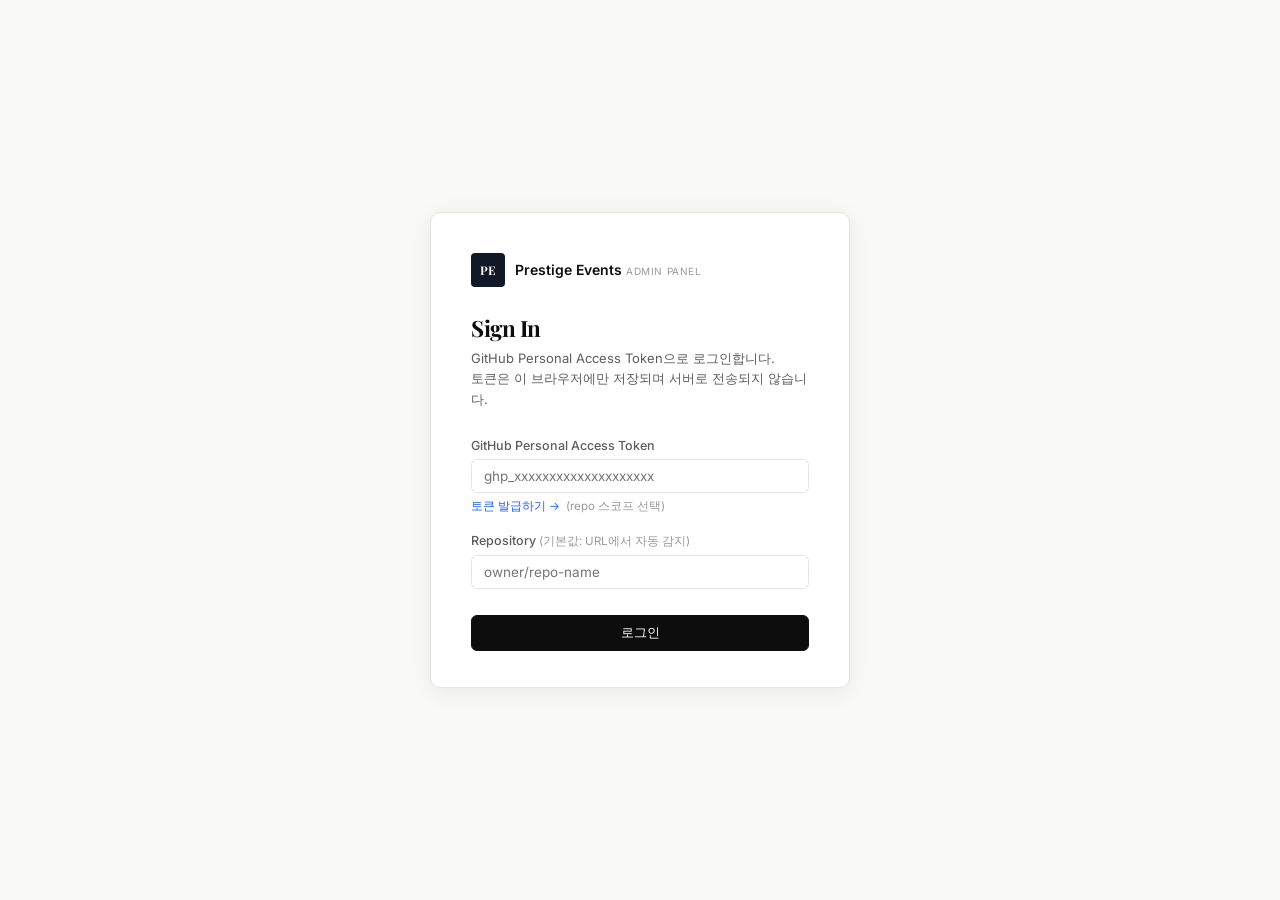
==== admin.html @ 0736542a "Add admin panel with GitHub API publishing - admin.html: SPA 어드민 패널 (사이드바 + 토스트 + 로딩 오버레이) - css/adm" ====
<!DOCTYPE html>
<html lang="ko">
<head>
  <meta charset="UTF-8">
  <meta name="viewport" content="width=device-width, initial-scale=1.0">
  <title>Admin — Prestige Events</title>
  <link rel="preconnect" href="https://fonts.googleapis.com">
  <link rel="preconnect" href="https://fonts.gstatic.com" crossorigin>
  <link href="https://fonts.googleapis.com/css2?family=Playfair+Display:wght@400;700&family=Inter:wght@300;400;500;600&display=swap" rel="stylesheet">
  <link rel="stylesheet" href="css/admin.css">
</head>
<body>

  <!-- ── Auth Screen ─────────────────────────────────────── -->
  <div id="auth-screen" class="auth-screen">
    <div class="auth-card">
      <div class="auth-card__logo">
        <div class="auth-card__logo-mark">PE</div>
        <div>
          <span class="auth-card__logo-name">Prestige Events</span>
          <span class="auth-card__logo-sub">Admin Panel</span>
        </div>
      </div>
      <h2>Sign In</h2>
      <p class="auth-card__sub">
        GitHub Personal Access Token으로 로그인합니다.<br>
        토큰은 이 브라우저에만 저장되며 서버로 전송되지 않습니다.
      </p>
      <div id="auth-error" class="auth-error"></div>
      <div class="admin-field">
        <label class="admin-label" for="auth-token">GitHub Personal Access Token</label>
        <input
          id="auth-token"
          type="password"
          class="admin-input"
          placeholder="ghp_xxxxxxxxxxxxxxxxxxxx"
          autocomplete="off"
          spellcheck="false"
        >
        <p class="admin-hint">
          <a href="https://github.com/settings/tokens/new?scopes=repo&description=eduops-gallery-admin" target="_blank" rel="noopener" style="color:#2563EB;">토큰 발급하기 →</a>
          &nbsp;(repo 스코프 선택)
        </p>
      </div>
      <div class="admin-field">
        <label class="admin-label" for="auth-repo">
          Repository <span>(기본값: URL에서 자동 감지)</span>
        </label>
        <input
          id="auth-repo"
          type="text"
          class="admin-input"
          placeholder="owner/repo-name"
          autocomplete="off"
          spellcheck="false"
        >
      </div>
      <button id="auth-submit" class="btn-admin btn-admin--primary" style="width:100%;justify-content:center;margin-top:8px;">
        로그인
      </button>
    </div>
  </div>


  <!-- ── App (hidden until authed) ──────────────────────── -->
  <div id="admin-app" class="admin-app" style="display:none;">

    <!-- Sidebar -->
    <aside class="admin-sidebar">
      <div class="sidebar-brand">
        <div class="sidebar-brand__mark">PE</div>
        <div>
          <span class="sidebar-brand__name" id="sb-brand-name">Prestige Events</span>
          <span class="sidebar-brand__sub">Admin</span>
        </div>
      </div>

      <span class="sidebar-section-label">콘텐츠</span>
      <nav>
        <button class="sidebar-nav-item is-active" data-view="settings-brand">
          <span class="sidebar-nav-icon">⚙</span>
          <span>브랜드 &amp; 히어로</span>
        </button>
        <button class="sidebar-nav-item" data-view="settings-sections">
          <span class="sidebar-nav-icon">☰</span>
          <span>섹션 텍스트</span>
        </button>
        <button class="sidebar-nav-item" data-view="settings-footer">
          <span class="sidebar-nav-icon">◫</span>
          <span>푸터 &amp; 소셜</span>
        </button>
        <button class="sidebar-nav-item" data-view="settings-integrations">
          <span class="sidebar-nav-icon">⬡</span>
          <span>연동 설정</span>
        </button>
      </nav>

      <span class="sidebar-section-label">이벤트</span>
      <nav>
        <button class="sidebar-nav-item" data-view="events">
          <span class="sidebar-nav-icon">▦</span>
          <span>이벤트 관리</span>
        </button>
      </nav>

      <div class="sidebar-footer">
        <a href="index.html" target="_blank" class="sidebar-footer-link">
          ↗ <span>사이트 미리보기</span>
        </a>
        <button id="btn-logout" class="sidebar-footer-link">
          ← <span>로그아웃</span>
        </button>
      </div>
    </aside>

    <!-- Main -->
    <div class="admin-main">

      <!-- Topbar -->
      <header class="admin-topbar">
        <span class="topbar-title" id="topbar-title">브랜드 &amp; 히어로</span>
        <div class="topbar-actions">
          <span class="dirty-badge" id="dirty-badge">● 저장되지 않은 변경사항</span>
          <button id="deploy-btn" class="btn-admin btn-admin--deploy" disabled>
            &#9650; 배포하기
          </button>
        </div>
      </header>

      <!-- Content -->
      <main class="admin-content" id="admin-content">
        <!-- Populated by admin.js -->
      </main>
    </div>

  </div>

  <!-- Loading overlay -->
  <div id="admin-loading" class="admin-loading" style="display:none;">
    <div class="spinner"></div>
    <span id="loading-text">불러오는 중…</span>
  </div>

  <!-- Toast -->
  <div id="admin-toast" class="admin-toast"></div>

  <script src="js/admin.js"></script>
</body>
</html>
---- css/admin.css ----
/* ============================================================
   Admin Panel — Stylesheet
   ============================================================ */

:root {
  --color-bg:             #F9F9F7;
  --color-surface:        #FFFFFF;
  --color-border:         #E5E5E1;
  --color-border-light:   #F0F0EC;
  --color-text-primary:   #0D0D0D;
  --color-text-secondary: #5C5C5C;
  --color-text-muted:     #9A9A9A;
  --color-dark-bg:        #0A0A0A;

  --font-body:    'Inter', -apple-system, BlinkMacSystemFont, sans-serif;
  --font-display: 'Playfair Display', Georgia, serif;
  --radius-sm: 6px;
  --radius-md: 10px;

  /* Admin-specific */
  --sidebar-bg:          #111827;
  --sidebar-text:        rgba(243, 244, 246, 0.68);
  --sidebar-text-active: #F9FAFB;
  --sidebar-hover:       rgba(255, 255, 255, 0.07);
  --sidebar-active:      rgba(255, 255, 255, 0.12);
  --sidebar-width:       228px;
  --topbar-height:       60px;

  --t: 200ms ease;
}

/* Reset */
*, *::before, *::after { box-sizing: border-box; margin: 0; padding: 0; }
html, body { height: 100%; }
body { font-family: var(--font-body); font-size: 14px; color: var(--color-text-primary); background: var(--color-bg); -webkit-font-smoothing: antialiased; }
img  { display: block; max-width: 100%; }
a    { color: inherit; text-decoration: none; }
ul   { list-style: none; }
button { cursor: pointer; border: none; background: none; font-family: inherit; font-size: inherit; }
input, textarea, select { font-family: inherit; font-size: inherit; }
h1,h2,h3,h4 { font-family: var(--font-display); line-height: 1.2; }

/* ── Auth Screen ────────────────────────────────────────── */
.auth-screen {
  min-height: 100vh;
  display: flex;
  align-items: center;
  justify-content: center;
  background: var(--color-bg);
  padding: 24px;
}

.auth-card {
  background: var(--color-surface);
  border: 1px solid var(--color-border);
  border-radius: var(--radius-md);
  padding: 40px 40px 36px;
  width: 100%;
  max-width: 420px;
  box-shadow: 0 4px 24px rgba(0,0,0,0.07);
}

.auth-card__logo {
  display: flex;
  align-items: center;
  gap: 10px;
  margin-bottom: 28px;
}

.auth-card__logo-mark {
  width: 34px;
  height: 34px;
  background: var(--sidebar-bg);
  color: #F9FAFB;
  display: flex;
  align-items: center;
  justify-content: center;
  font-family: var(--font-display);
  font-size: 12px;
  font-weight: 700;
  border-radius: 4px;
}

.auth-card__logo-name {
  font-size: 14px;
  font-weight: 600;
  color: var(--color-text-primary);
  line-height: 1.2;
}

.auth-card__logo-sub {
  font-size: 10px;
  color: var(--color-text-muted);
  text-transform: uppercase;
  letter-spacing: 0.06em;
}

.auth-card h2 {
  font-size: 1.4rem;
  font-weight: 700;
  margin-bottom: 6px;
  letter-spacing: -0.02em;
}

.auth-card__sub {
  font-size: 13px;
  color: var(--color-text-secondary);
  margin-bottom: 28px;
  line-height: 1.6;
}

.auth-error {
  background: #FEF2F2;
  border: 1px solid #FECACA;
  color: #B91C1C;
  border-radius: var(--radius-sm);
  padding: 10px 14px;
  font-size: 13px;
  margin-bottom: 16px;
  display: none;
}

.auth-error.is-visible { display: block; }

/* ── App Layout ─────────────────────────────────────────── */
.admin-app {
  display: flex;
  height: 100vh;
  overflow: hidden;
}

/* ── Sidebar ────────────────────────────────────────────── */
.admin-sidebar {
  width: var(--sidebar-width);
  background: var(--sidebar-bg);
  display: flex;
  flex-direction: column;
  flex-shrink: 0;
  overflow-y: auto;
}

.sidebar-brand {
  display: flex;
  align-items: center;
  gap: 10px;
  padding: 20px 18px 16px;
  border-bottom: 1px solid rgba(255,255,255,0.07);
  margin-bottom: 8px;
}

.sidebar-brand__mark {
  width: 30px;
  height: 30px;
  background: rgba(255,255,255,0.9);
  color: var(--sidebar-bg);
  display: flex;
  align-items: center;
  justify-content: center;
  font-family: var(--font-display);
  font-size: 11px;
  font-weight: 700;
  border-radius: 4px;
  flex-shrink: 0;
}

.sidebar-brand__name {
  display: block;
  font-size: 12.5px;
  font-weight: 600;
  color: var(--sidebar-text-active);
  line-height: 1.2;
}

.sidebar-brand__sub {
  display: block;
  font-size: 10px;
  color: var(--sidebar-text);
  text-transform: uppercase;
  letter-spacing: 0.07em;
}

.sidebar-section-label {
  font-size: 10px;
  font-weight: 600;
  letter-spacing: 0.1em;
  text-transform: uppercase;
  color: rgba(255,255,255,0.28);
  padding: 14px 18px 6px;
}

.sidebar-nav-item {
  display: flex;
  align-items: center;
  gap: 10px;
  width: 100%;
  padding: 9px 18px;
  font-size: 13px;
  font-weight: 500;
  color: var(--sidebar-text);
  border-radius: 0;
  transition: background var(--t), color var(--t);
  cursor: pointer;
  text-align: left;
}

.sidebar-nav-item:hover {
  background: var(--sidebar-hover);
  color: var(--sidebar-text-active);
}

.sidebar-nav-item.is-active {
  background: var(--sidebar-active);
  color: var(--sidebar-text-active);
}

.sidebar-nav-icon {
  font-size: 15px;
  width: 18px;
  text-align: center;
  flex-shrink: 0;
  opacity: 0.75;
}

.sidebar-nav-item.is-active .sidebar-nav-icon { opacity: 1; }

.sidebar-footer {
  margin-top: auto;
  padding: 12px 0;
  border-top: 1px solid rgba(255,255,255,0.07);
}

.sidebar-footer-link {
  display: block;
  padding: 8px 18px;
  font-size: 12.5px;
  color: var(--sidebar-text);
  transition: color var(--t);
  cursor: pointer;
  width: 100%;
  text-align: left;
}

.sidebar-footer-link:hover {
  color: var(--sidebar-text-active);
}

/* ── Main Area ──────────────────────────────────────────── */
.admin-main {
  flex: 1;
  display: flex;
  flex-direction: column;
  overflow: hidden;
  min-width: 0;
}

/* ── Topbar ─────────────────────────────────────────────── */
.admin-topbar {
  height: var(--topbar-height);
  background: var(--color-surface);
  border-bottom: 1px solid var(--color-border);
  display: flex;
  align-items: center;
  justify-content: space-between;
  padding: 0 32px;
  flex-shrink: 0;
  gap: 16px;
}

.topbar-title {
  font-family: var(--font-body);
  font-size: 15px;
  font-weight: 600;
  color: var(--color-text-primary);
}

.topbar-actions {
  display: flex;
  align-items: center;
  gap: 12px;
}

.dirty-badge {
  font-size: 12px;
  color: #D97706;
  font-weight: 500;
  display: none;
}

.dirty-badge.is-visible { display: inline-flex; align-items: center; gap: 5px; }

/* ── Buttons ────────────────────────────────────────────── */
.btn-admin {
  display: inline-flex;
  align-items: center;
  gap: 6px;
  padding: 8px 18px;
  font-size: 13px;
  font-weight: 500;
  border-radius: var(--radius-sm);
  border: 1.5px solid transparent;
  transition: all var(--t);
  cursor: pointer;
  white-space: nowrap;
}

.btn-admin--primary {
  background: var(--color-text-primary);
  color: #fff;
  border-color: var(--color-text-primary);
}

.btn-admin--primary:hover { background: #2a2a2a; }
.btn-admin--primary:disabled { background: #ccc; border-color: #ccc; cursor: not-allowed; }

.btn-admin--ghost {
  background: transparent;
  color: var(--color-text-secondary);
  border-color: var(--color-border);
}

.btn-admin--ghost:hover {
  border-color: var(--color-text-secondary);
  color: var(--color-text-primary);
}

.btn-admin--danger {
  background: transparent;
  color: #DC2626;
  border-color: #FECACA;
}

.btn-admin--danger:hover { background: #FEF2F2; }

.btn-admin--sm {
  padding: 5px 12px;
  font-size: 12px;
}

.btn-admin--deploy {
  background: #16A34A;
  color: #fff;
  border-color: #16A34A;
}

.btn-admin--deploy:hover { background: #15803D; }
.btn-admin--deploy:disabled { background: #ccc; border-color: #ccc; cursor: not-allowed; }

/* ── Content Area ───────────────────────────────────────── */
.admin-content {
  flex: 1;
  overflow-y: auto;
  padding: 32px;
}

/* ── Admin Section Card ─────────────────────────────────── */
.admin-card {
  background: var(--color-surface);
  border: 1px solid var(--color-border);
  border-radius: var(--radius-md);
  margin-bottom: 20px;
  overflow: hidden;
}

.admin-card__header {
  display: flex;
  align-items: center;
  justify-content: space-between;
  padding: 18px 24px;
  border-bottom: 1px solid var(--color-border-light);
  cursor: pointer;
  user-select: none;
}

.admin-card__title {
  font-family: var(--font-body);
  font-size: 13.5px;
  font-weight: 600;
  color: var(--color-text-primary);
}

.admin-card__toggle {
  font-size: 13px;
  color: var(--color-text-muted);
  transition: transform var(--t);
}

.admin-card.is-open .admin-card__toggle { transform: rotate(180deg); }

.admin-card__body {
  padding: 24px;
  display: none;
}

.admin-card.is-open .admin-card__body { display: block; }

/* ── Form Fields ────────────────────────────────────────── */
.admin-row {
  display: grid;
  grid-template-columns: 1fr 1fr;
  gap: 16px;
}

.admin-field {
  margin-bottom: 18px;
}

.admin-field:last-child { margin-bottom: 0; }

.admin-label {
  display: block;
  font-size: 12.5px;
  font-weight: 500;
  color: var(--color-text-secondary);
  margin-bottom: 6px;
}

.admin-label span {
  font-weight: 400;
  color: var(--color-text-muted);
  font-size: 11.5px;
}

.admin-input,
.admin-textarea,
.admin-select {
  width: 100%;
  padding: 8px 12px;
  font-size: 13.5px;
  color: var(--color-text-primary);
  background: var(--color-surface);
  border: 1px solid var(--color-border);
  border-radius: var(--radius-sm);
  outline: none;
  transition: border-color var(--t);
}

.admin-input:focus,
.admin-textarea:focus,
.admin-select:focus {
  border-color: #6B7280;
}

.admin-textarea {
  resize: vertical;
  min-height: 72px;
  line-height: 1.65;
}

.admin-hint {
  font-size: 11.5px;
  color: var(--color-text-muted);
  margin-top: 5px;
  line-height: 1.5;
}

.admin-toggle-row {
  display: flex;
  align-items: center;
  gap: 10px;
}

.admin-toggle {
  position: relative;
  width: 36px;
  height: 20px;
  flex-shrink: 0;
}

.admin-toggle input {
  opacity: 0;
  width: 0;
  height: 0;
  position: absolute;
}

.admin-toggle__track {
  position: absolute;
  inset: 0;
  background: #D1D5DB;
  border-radius: 20px;
  cursor: pointer;
  transition: background var(--t);
}

.admin-toggle input:checked + .admin-toggle__track { background: #111827; }

.admin-toggle__track::after {
  content: '';
  position: absolute;
  left: 3px;
  top: 3px;
  width: 14px;
  height: 14px;
  background: #fff;
  border-radius: 50%;
  transition: transform var(--t);
}

.admin-toggle input:checked + .admin-toggle__track::after {
  transform: translateX(16px);
}

.admin-toggle-label {
  font-size: 13px;
  color: var(--color-text-secondary);
  cursor: pointer;
}

/* Image preview */
.img-preview {
  width: 64px;
  height: 64px;
  border-radius: var(--radius-sm);
  object-fit: cover;
  border: 1px solid var(--color-border);
  flex-shrink: 0;
  background: var(--color-bg);
}

.img-preview-row {
  display: flex;
  align-items: center;
  gap: 12px;
}

/* ── List editor (social / categories / images) ─────────── */
.list-editor {
  display: flex;
  flex-direction: column;
  gap: 8px;
}

.list-item {
  display: flex;
  align-items: center;
  gap: 8px;
  padding: 8px 10px;
  background: var(--color-bg);
  border: 1px solid var(--color-border);
  border-radius: var(--radius-sm);
}

.list-item__inputs {
  display: flex;
  gap: 8px;
  flex: 1;
  min-width: 0;
}

.list-item__input {
  flex: 1;
  padding: 5px 8px;
  font-size: 13px;
  border: 1px solid var(--color-border);
  border-radius: 4px;
  outline: none;
  background: var(--color-surface);
  min-width: 0;
  transition: border-color var(--t);
}

.list-item__input:focus { border-color: #6B7280; }

.list-item__remove {
  color: var(--color-text-muted);
  font-size: 16px;
  line-height: 1;
  padding: 2px 4px;
  transition: color var(--t);
  flex-shrink: 0;
}

.list-item__remove:hover { color: #DC2626; }

.list-add-btn {
  display: inline-flex;
  align-items: center;
  gap: 6px;
  font-size: 12.5px;
  font-weight: 500;
  color: var(--color-text-secondary);
  padding: 7px 12px;
  border: 1.5px dashed var(--color-border);
  border-radius: var(--radius-sm);
  transition: all var(--t);
  cursor: pointer;
  background: none;
  width: 100%;
  justify-content: center;
  margin-top: 4px;
}

.list-add-btn:hover {
  border-color: var(--color-text-secondary);
  color: var(--color-text-primary);
}

/* ── Events List ────────────────────────────────────────── */
.events-admin-header {
  display: flex;
  align-items: center;
  justify-content: space-between;
  margin-bottom: 20px;
}

.events-admin-header h2 {
  font-size: 1.1rem;
  font-weight: 700;
  letter-spacing: -0.015em;
}

.events-admin-grid {
  display: grid;
  grid-template-columns: repeat(3, 1fr);
  gap: 16px;
}

.event-admin-card {
  background: var(--color-surface);
  border: 1px solid var(--color-border);
  border-radius: var(--radius-md);
  overflow: hidden;
  transition: box-shadow var(--t);
}

.event-admin-card:hover { box-shadow: 0 4px 16px rgba(0,0,0,0.07); }

.event-admin-card__thumb {
  aspect-ratio: 16/9;
  overflow: hidden;
  background: var(--color-bg);
}

.event-admin-card__thumb img {
  width: 100%;
  height: 100%;
  object-fit: cover;
}

.event-admin-card__body {
  padding: 14px 16px;
}

.event-admin-card__badges {
  display: flex;
  gap: 6px;
  margin-bottom: 8px;
  flex-wrap: wrap;
}

.badge {
  font-size: 10px;
  font-weight: 600;
  letter-spacing: 0.07em;
  text-transform: uppercase;
  padding: 2px 7px;
  border-radius: 20px;
}

.badge--cat  { background: #F3F4F6; color: #6B7280; }
.badge--feat { background: #FEF9C3; color: #854D0E; }
.badge--rec  { background: #DCFCE7; color: #166534; }

.event-admin-card__title {
  font-size: 13.5px;
  font-weight: 600;
  color: var(--color-text-primary);
  margin-bottom: 3px;
  white-space: nowrap;
  overflow: hidden;
  text-overflow: ellipsis;
}

.event-admin-card__date {
  font-size: 12px;
  color: var(--color-text-muted);
  margin-bottom: 12px;
}

.event-admin-card__actions {
  display: flex;
  gap: 6px;
}

/* ── Event Edit View ────────────────────────────────────── */
.edit-header {
  display: flex;
  align-items: center;
  gap: 14px;
  margin-bottom: 24px;
}

.edit-header h2 {
  font-size: 1.2rem;
  font-weight: 700;
  letter-spacing: -0.015em;
}

.edit-back {
  display: inline-flex;
  align-items: center;
  gap: 6px;
  font-size: 13px;
  color: var(--color-text-muted);
  transition: color var(--t);
  cursor: pointer;
  padding: 4px 0;
}

.edit-back:hover { color: var(--color-text-primary); }

.edit-save-bar {
  display: flex;
  align-items: center;
  gap: 10px;
  margin-left: auto;
}

/* Image list in event editor */
.image-list {
  display: grid;
  grid-template-columns: repeat(auto-fill, minmax(100px, 1fr));
  gap: 10px;
  margin-bottom: 12px;
}

.image-list__item {
  position: relative;
  aspect-ratio: 1;
  border-radius: var(--radius-sm);
  overflow: hidden;
  border: 1px solid var(--color-border);
  background: var(--color-bg);
}

.image-list__item img {
  width: 100%;
  height: 100%;
  object-fit: cover;
}

.image-list__remove {
  position: absolute;
  top: 4px;
  right: 4px;
  width: 22px;
  height: 22px;
  background: rgba(0,0,0,0.6);
  color: #fff;
  border-radius: 50%;
  display: flex;
  align-items: center;
  justify-content: center;
  font-size: 14px;
  line-height: 1;
  cursor: pointer;
  transition: background var(--t);
}

.image-list__remove:hover { background: rgba(220,38,38,0.85); }

.image-add-row {
  display: flex;
  gap: 8px;
}

.image-add-row .admin-input { flex: 1; }

/* ── Toast ──────────────────────────────────────────────── */
.admin-toast {
  position: fixed;
  bottom: 28px;
  left: 50%;
  transform: translateX(-50%) translateY(12px);
  background: #111827;
  color: #F9FAFB;
  font-size: 13px;
  padding: 10px 20px;
  border-radius: 40px;
  opacity: 0;
  pointer-events: none;
  transition: opacity 250ms ease, transform 250ms ease;
  white-space: nowrap;
  z-index: 9999;
  max-width: 90vw;
}

.admin-toast.is-visible {
  opacity: 1;
  transform: translateX(-50%) translateY(0);
}

.admin-toast--error   { background: #991B1B; }
.admin-toast--success { background: #14532D; }

/* ── Loading overlay ────────────────────────────────────── */
.admin-loading {
  position: fixed;
  inset: 0;
  background: rgba(249,249,247,0.88);
  display: flex;
  align-items: center;
  justify-content: center;
  flex-direction: column;
  gap: 14px;
  z-index: 500;
  font-size: 14px;
  color: var(--color-text-secondary);
}

.spinner {
  width: 28px;
  height: 28px;
  border: 2.5px solid var(--color-border);
  border-top-color: var(--color-text-primary);
  border-radius: 50%;
  animation: spin 0.75s linear infinite;
}

@keyframes spin { to { transform: rotate(360deg); } }

/* ── Deploy status ──────────────────────────────────────── */
.deploy-status {
  font-size: 12px;
  color: var(--color-text-muted);
  margin-top: 6px;
  text-align: right;
}

/* ── Responsive ─────────────────────────────────────────── */
@media (max-width: 1100px) {
  .events-admin-grid { grid-template-columns: repeat(2, 1fr); }
}

@media (max-width: 768px) {
  .admin-sidebar { width: 52px; }
  .sidebar-brand__name,
  .sidebar-brand__sub,
  .sidebar-nav-item span:not(.sidebar-nav-icon),
  .sidebar-section-label,
  .sidebar-footer-link span { display: none; }
  .sidebar-nav-item { justify-content: center; padding: 10px; }
  .admin-topbar { padding: 0 16px; }
  .admin-content { padding: 20px 16px; }
  .events-admin-grid { grid-template-columns: 1fr; }
  .admin-row { grid-template-columns: 1fr; }
}
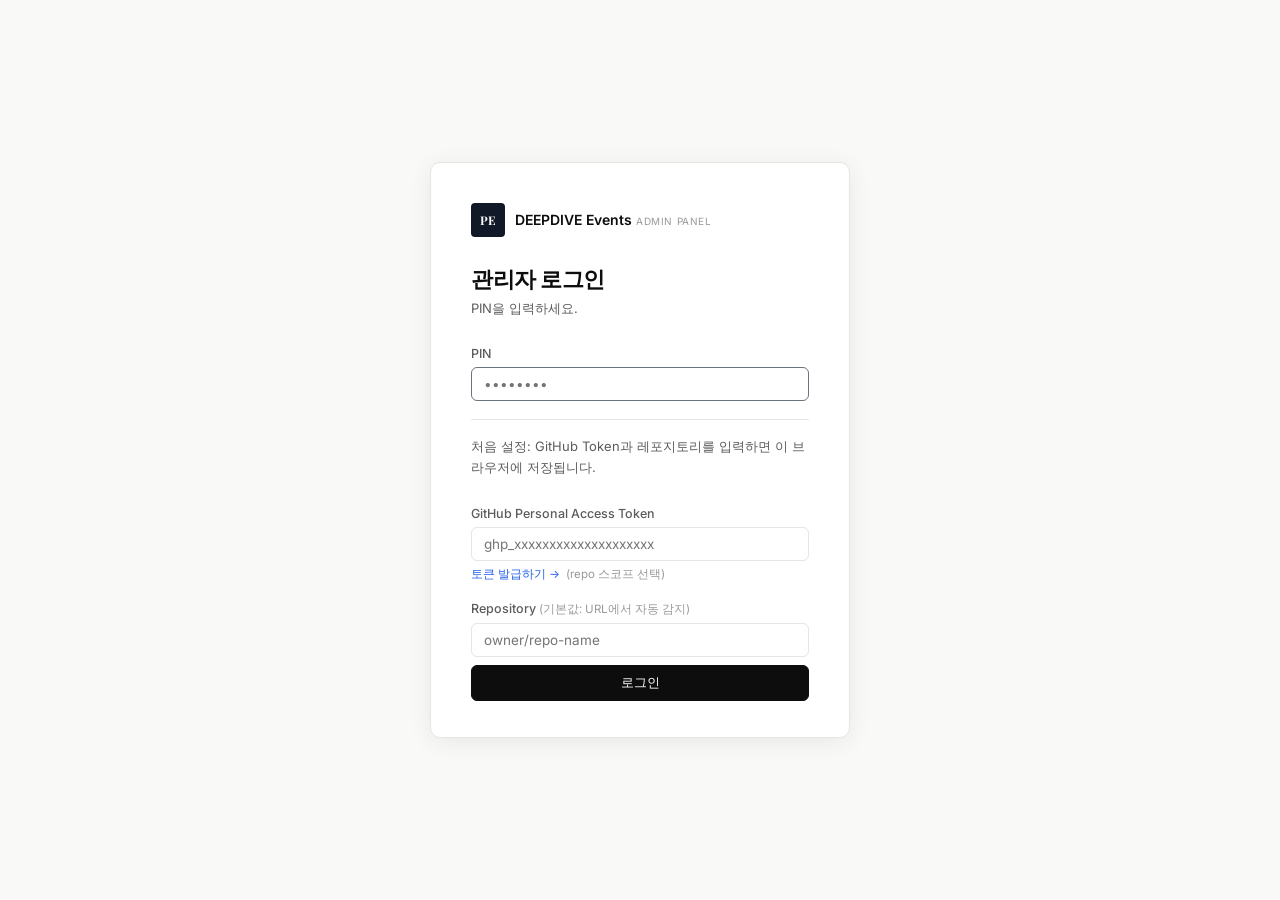
==== commit b026a7b3: "feat: PIN auth, logo image support, Drive URL UX improvements - Replace GitHub token login with PIN " ====
--- a/admin.html
+++ b/admin.html
@@ -17,44 +17,60 @@
       <div class="auth-card__logo">
         <div class="auth-card__logo-mark">PE</div>
         <div>
-          <span class="auth-card__logo-name">Prestige Events</span>
+          <span class="auth-card__logo-name">DEEPDIVE Events</span>
           <span class="auth-card__logo-sub">Admin Panel</span>
         </div>
       </div>
-      <h2>Sign In</h2>
-      <p class="auth-card__sub">
-        GitHub Personal Access Token으로 로그인합니다.<br>
-        토큰은 이 브라우저에만 저장되며 서버로 전송되지 않습니다.
-      </p>
+      <h2>관리자 로그인</h2>
+      <p class="auth-card__sub">PIN을 입력하세요.</p>
       <div id="auth-error" class="auth-error"></div>
       <div class="admin-field">
-        <label class="admin-label" for="auth-token">GitHub Personal Access Token</label>
+        <label class="admin-label" for="auth-pin">PIN</label>
         <input
-          id="auth-token"
+          id="auth-pin"
           type="password"
           class="admin-input"
-          placeholder="ghp_xxxxxxxxxxxxxxxxxxxx"
-          autocomplete="off"
-          spellcheck="false"
-        >
-        <p class="admin-hint">
-          <a href="https://github.com/settings/tokens/new?scopes=repo&description=eduops-gallery-admin" target="_blank" rel="noopener" style="color:#2563EB;">토큰 발급하기 →</a>
-          &nbsp;(repo 스코프 선택)
-        </p>
-      </div>
-      <div class="admin-field">
-        <label class="admin-label" for="auth-repo">
-          Repository <span>(기본값: URL에서 자동 감지)</span>
-        </label>
-        <input
-          id="auth-repo"
-          type="text"
-          class="admin-input"
-          placeholder="owner/repo-name"
+          placeholder="••••••••"
           autocomplete="off"
           spellcheck="false"
         >
       </div>
+
+      <!-- 초기 설정 — 저장된 토큰이 없을 때만 표시 -->
+      <div id="auth-setup" style="display:none;">
+        <p class="auth-card__sub" style="margin-top:16px;border-top:1px solid var(--color-border);padding-top:16px;">
+          처음 설정: GitHub Token과 레포지토리를 입력하면 이 브라우저에 저장됩니다.
+        </p>
+        <div class="admin-field">
+          <label class="admin-label" for="auth-token">GitHub Personal Access Token</label>
+          <input
+            id="auth-token"
+            type="password"
+            class="admin-input"
+            placeholder="ghp_xxxxxxxxxxxxxxxxxxxx"
+            autocomplete="off"
+            spellcheck="false"
+          >
+          <p class="admin-hint">
+            <a href="https://github.com/settings/tokens/new?scopes=repo&description=eduops-gallery-admin" target="_blank" rel="noopener" style="color:#2563EB;">토큰 발급하기 →</a>
+            &nbsp;(repo 스코프 선택)
+          </p>
+        </div>
+        <div class="admin-field">
+          <label class="admin-label" for="auth-repo">
+            Repository <span>(기본값: URL에서 자동 감지)</span>
+          </label>
+          <input
+            id="auth-repo"
+            type="text"
+            class="admin-input"
+            placeholder="owner/repo-name"
+            autocomplete="off"
+            spellcheck="false"
+          >
+        </div>
+      </div>
+
       <button id="auth-submit" class="btn-admin btn-admin--primary" style="width:100%;justify-content:center;margin-top:8px;">
         로그인
       </button>
--- a/css/admin.css
+++ b/css/admin.css
@@ -515,6 +515,16 @@
   border: 1px solid var(--color-border);
   flex-shrink: 0;
   background: var(--color-bg);
+}
+
+/* Logo preview — wider, preserve aspect ratio */
+.img-preview--logo {
+  width: auto;
+  max-width: 160px;
+  height: 44px;
+  object-fit: contain;
+  background: var(--color-bg-secondary);
+  padding: 4px 8px;
 }
 
 .img-preview-row {
